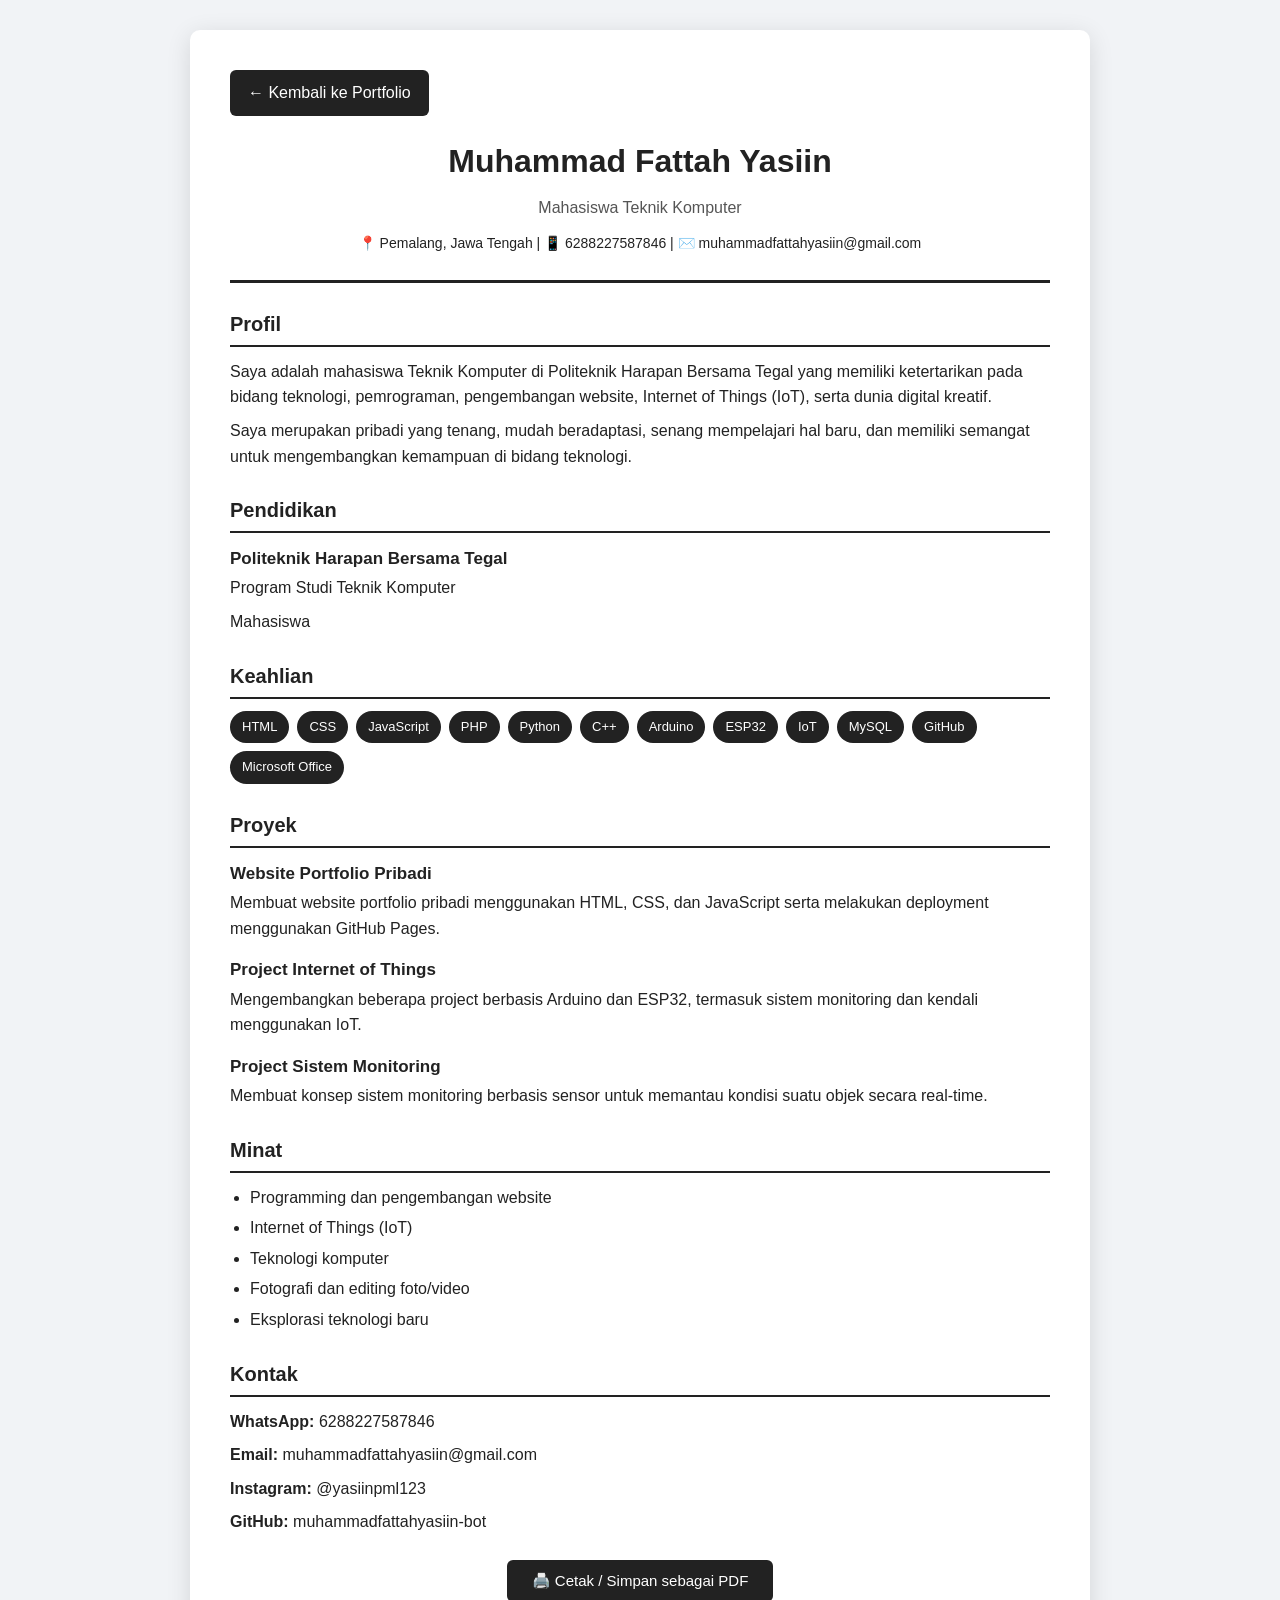
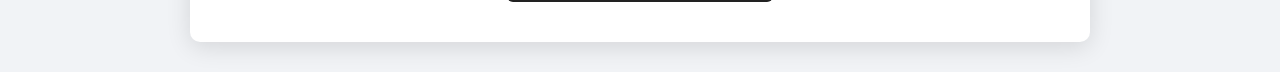
==== cv.html @ 3758bb1f "Add initial CV HTML structure and content" ====
<!DOCTYPE html>
<html lang="id">
<head>
    <meta charset="UTF-8">
    <meta name="viewport" content="width=device-width, initial-scale=1.0">
    <title>CV - Muhammad Fattah Yasiin</title>

    <style>
        * {
            box-sizing: border-box;
            margin: 0;
            padding: 0;
        }

        body {
            font-family: Arial, sans-serif;
            background: #f1f3f6;
            color: #222;
            line-height: 1.6;
        }

        .container {
            max-width: 900px;
            margin: 30px auto;
            background: white;
            padding: 40px;
            box-shadow: 0 5px 25px rgba(0,0,0,0.12);
            border-radius: 10px;
        }

        .header {
            text-align: center;
            border-bottom: 3px solid #222;
            padding-bottom: 25px;
            margin-bottom: 25px;
        }

        .header h1 {
            font-size: 32px;
            margin-bottom: 8px;
        }

        .header p {
            color: #555;
        }

        .contact {
            margin-top: 12px;
            font-size: 14px;
        }

        .section {
            margin-bottom: 25px;
        }

        .section h2 {
            font-size: 20px;
            border-bottom: 2px solid #222;
            padding-bottom: 5px;
            margin-bottom: 12px;
        }

        .section p {
            margin-bottom: 8px;
        }

        .item {
            margin-bottom: 15px;
        }

        .item h3 {
            font-size: 17px;
            margin-bottom: 3px;
        }

        ul {
            margin-left: 20px;
        }

        li {
            margin-bottom: 5px;
        }

        .skills {
            display: flex;
            flex-wrap: wrap;
            gap: 8px;
        }

        .skill {
            background: #222;
            color: white;
            padding: 6px 12px;
            border-radius: 20px;
            font-size: 13px;
        }

        .back {
            display: inline-block;
            margin-bottom: 20px;
            text-decoration: none;
            color: white;
            background: #222;
            padding: 10px 18px;
            border-radius: 6px;
        }

        .print {
            display: block;
            margin: 25px auto 0;
            padding: 12px 25px;
            border: none;
            background: #222;
            color: white;
            border-radius: 6px;
            cursor: pointer;
            font-size: 15px;
        }

        .print:hover {
            background: #444;
        }

        @media (max-width: 600px) {
            .container {
                margin: 10px;
                padding: 22px;
            }

            .header h1 {
                font-size: 25px;
            }

            .section h2 {
                font-size: 18px;
            }
        }

        @media print {
            body {
                background: white;
            }

            .container {
                box-shadow: none;
                margin: 0;
                max-width: 100%;
            }

            .back,
            .print {
                display: none;
            }
        }
    </style>
</head>

<body>

<div class="container">

    <a href="index.html" class="back">← Kembali ke Portfolio</a>

    <div class="header">
        <h1>Muhammad Fattah Yasiin</h1>
        <p>Mahasiswa Teknik Komputer</p>

        <div class="contact">
            📍 Pemalang, Jawa Tengah |
            📱 6288227587846 |
            ✉️ muhammadfattahyasiin@gmail.com
        </div>
    </div>

    <div class="section">
        <h2>Profil</h2>

        <p>
            Saya adalah mahasiswa Teknik Komputer di Politeknik Harapan Bersama
            Tegal yang memiliki ketertarikan pada bidang teknologi, pemrograman,
            pengembangan website, Internet of Things (IoT), serta dunia digital kreatif.
        </p>

        <p>
            Saya merupakan pribadi yang tenang, mudah beradaptasi, senang mempelajari
            hal baru, dan memiliki semangat untuk mengembangkan kemampuan di bidang teknologi.
        </p>
    </div>

    <div class="section">
        <h2>Pendidikan</h2>

        <div class="item">
            <h3>Politeknik Harapan Bersama Tegal</h3>
            <p>Program Studi Teknik Komputer</p>
            <p>Mahasiswa</p>
        </div>
    </div>

    <div class="section">
        <h2>Keahlian</h2>

        <div class="skills">
            <span class="skill">HTML</span>
            <span class="skill">CSS</span>
            <span class="skill">JavaScript</span>
            <span class="skill">PHP</span>
            <span class="skill">Python</span>
            <span class="skill">C++</span>
            <span class="skill">Arduino</span>
            <span class="skill">ESP32</span>
            <span class="skill">IoT</span>
            <span class="skill">MySQL</span>
            <span class="skill">GitHub</span>
            <span class="skill">Microsoft Office</span>
        </div>
    </div>

    <div class="section">
        <h2>Proyek</h2>

        <div class="item">
            <h3>Website Portfolio Pribadi</h3>
            <p>
                Membuat website portfolio pribadi menggunakan HTML, CSS, dan JavaScript
                serta melakukan deployment menggunakan GitHub Pages.
            </p>
        </div>

        <div class="item">
            <h3>Project Internet of Things</h3>
            <p>
                Mengembangkan beberapa project berbasis Arduino dan ESP32,
                termasuk sistem monitoring dan kendali menggunakan IoT.
            </p>
        </div>

        <div class="item">
            <h3>Project Sistem Monitoring</h3>
            <p>
                Membuat konsep sistem monitoring berbasis sensor untuk memantau
                kondisi suatu objek secara real-time.
            </p>
        </div>
    </div>

    <div class="section">
        <h2>Minat</h2>

        <ul>
            <li>Programming dan pengembangan website</li>
            <li>Internet of Things (IoT)</li>
            <li>Teknologi komputer</li>
            <li>Fotografi dan editing foto/video</li>
            <li>Eksplorasi teknologi baru</li>
        </ul>
    </div>

    <div class="section">
        <h2>Kontak</h2>

        <p><strong>WhatsApp:</strong> 6288227587846</p>
        <p><strong>Email:</strong> muhammadfattahyasiin@gmail.com</p>
        <p><strong>Instagram:</strong> @yasiinpml123</p>
        <p><strong>GitHub:</strong> muhammadfattahyasiin-bot</p>
    </div>

    <button class="print" onclick="window.print()">
        🖨️ Cetak / Simpan sebagai PDF
    </button>

</div>

</body>
</html>
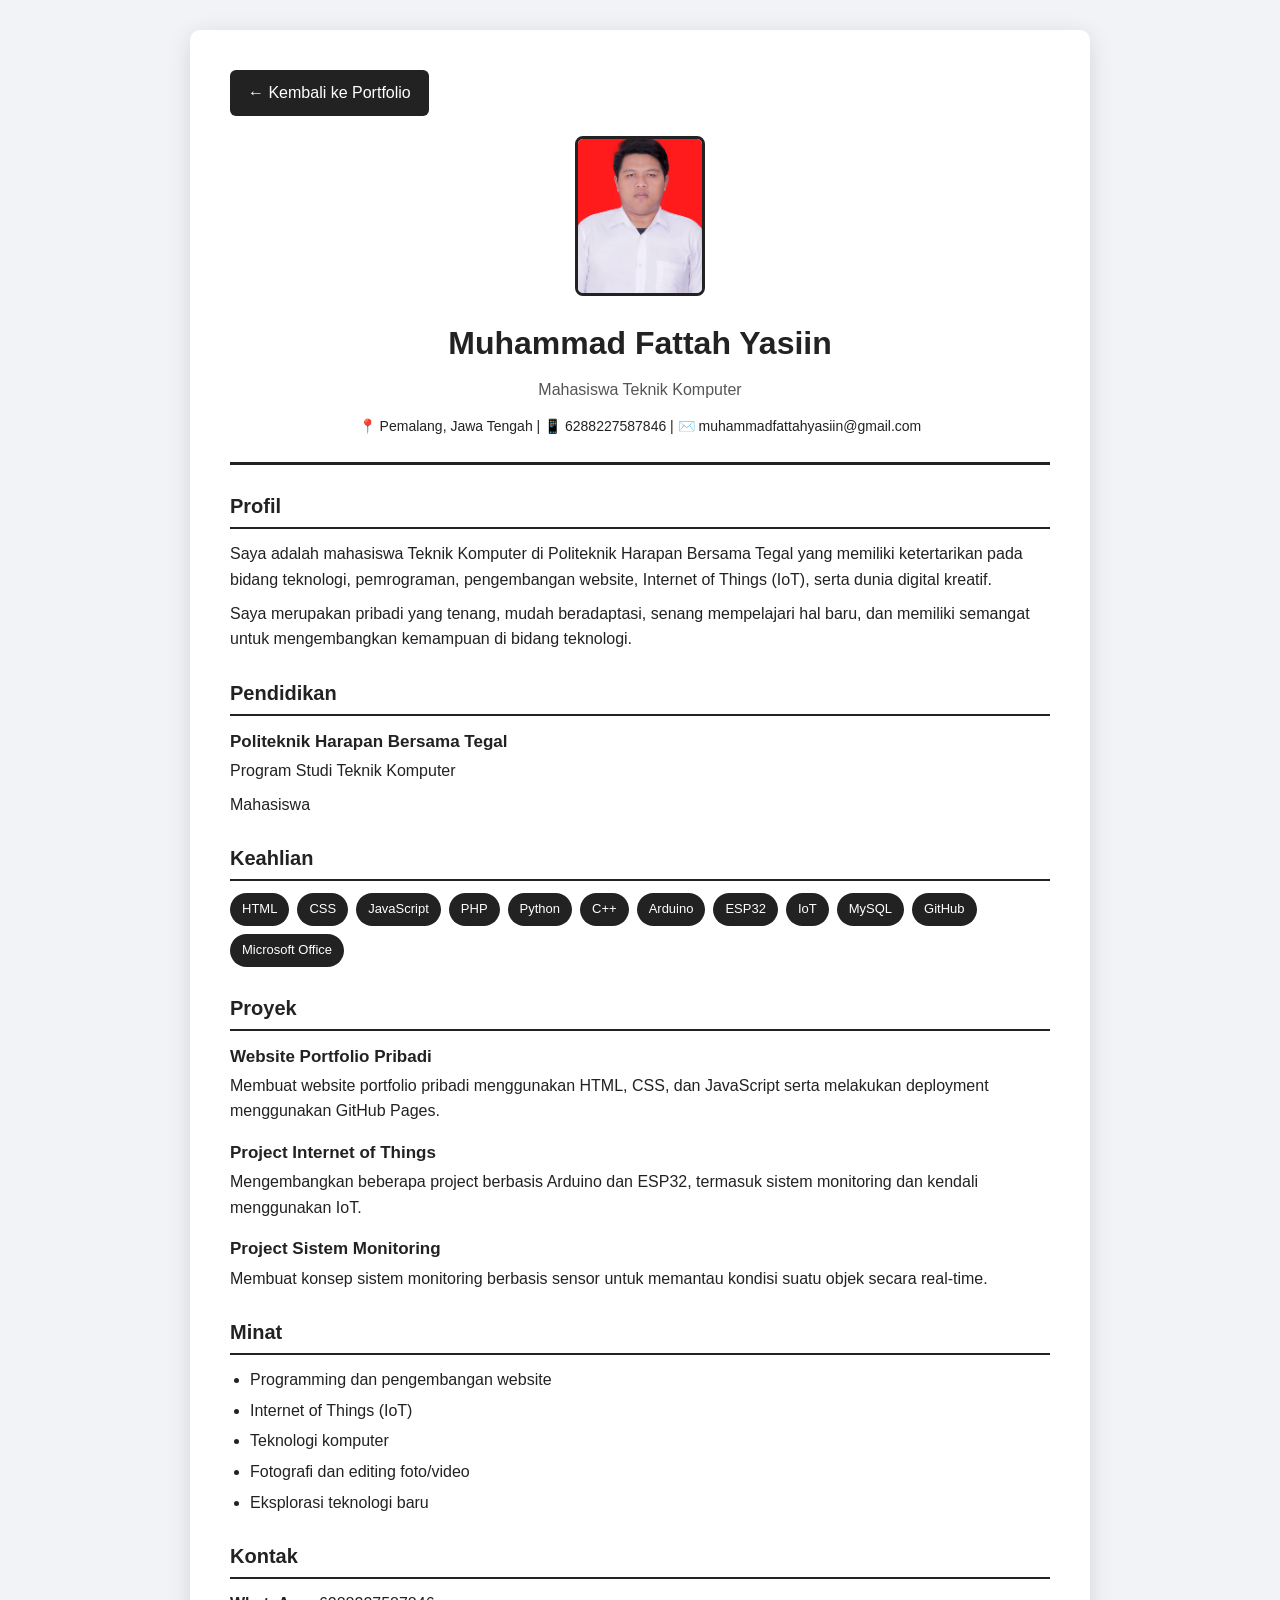
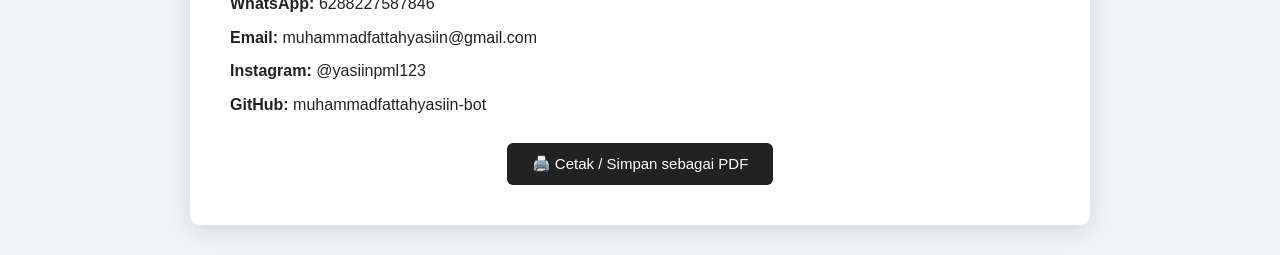
==== commit bc4ec46c: "Add profile photo section to CV Added profile photo section with styling." ====
--- a/cv.html
+++ b/cv.html
@@ -33,6 +33,16 @@
             border-bottom: 3px solid #222;
             padding-bottom: 25px;
             margin-bottom: 25px;
+        }
+
+        /* FOTO CV */
+        .profile-photo {
+            width: 130px;
+            height: 160px;
+            object-fit: cover;
+            border-radius: 8px;
+            border: 3px solid #222;
+            margin-bottom: 15px;
         }
 
         .header h1 {
@@ -134,6 +144,11 @@
             .section h2 {
                 font-size: 18px;
             }
+
+            .profile-photo {
+                width: 110px;
+                height: 140px;
+            }
         }
 
         @media print {
@@ -162,7 +177,14 @@
     <a href="index.html" class="back">← Kembali ke Portfolio</a>
 
     <div class="header">
+
+        <!-- FOTO PROFIL -->
+        <img src="image/fotoku.jpeg"
+             alt="Foto Muhammad Fattah Yasiin"
+             class="profile-photo">
+
         <h1>Muhammad Fattah Yasiin</h1>
+
         <p>Mahasiswa Teknik Komputer</p>
 
         <div class="contact">
@@ -170,6 +192,7 @@
             📱 6288227587846 |
             ✉️ muhammadfattahyasiin@gmail.com
         </div>
+
     </div>
 
     <div class="section">
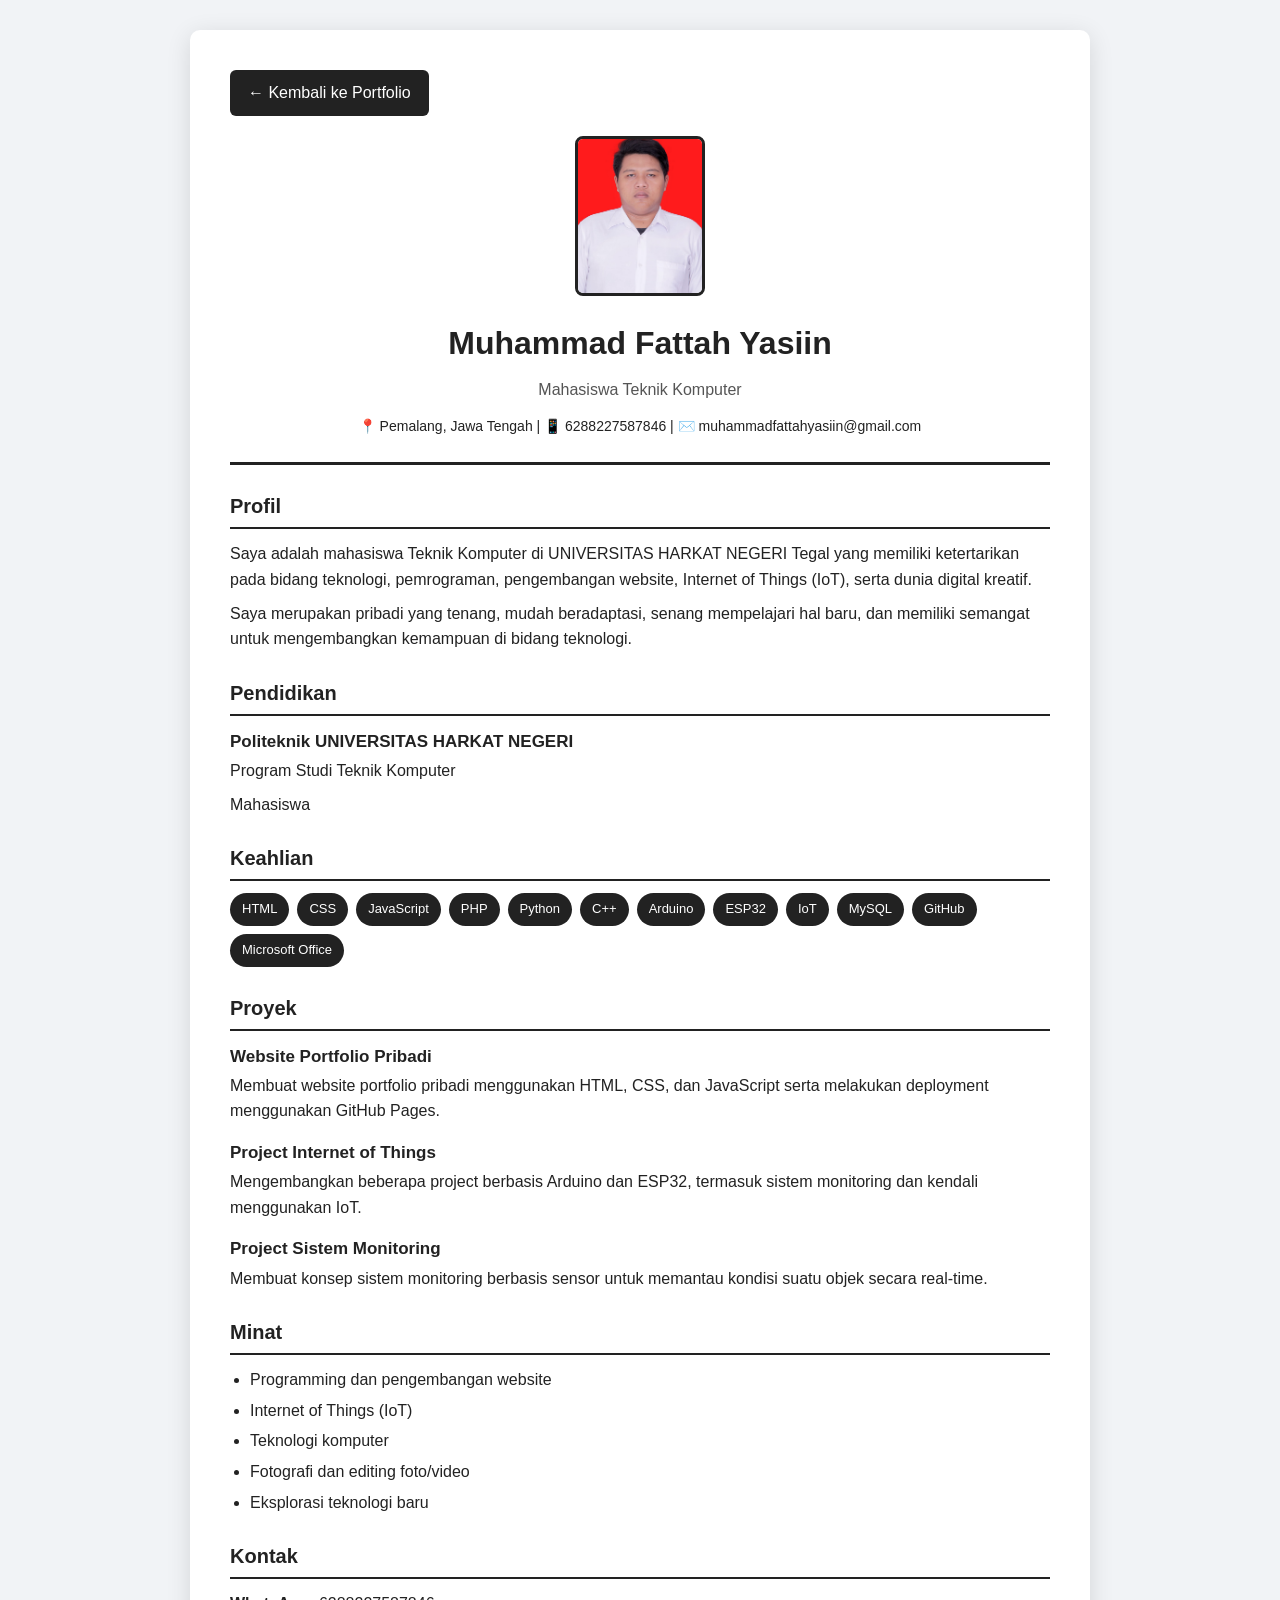
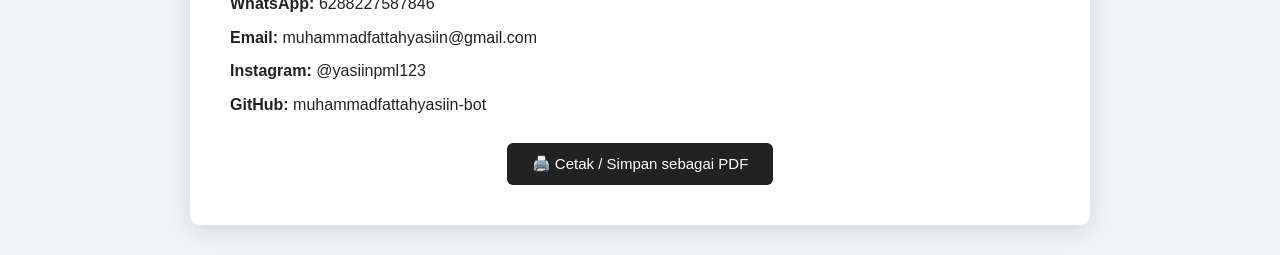
==== commit 21990d48: "Update university name in CV" ====
--- a/cv.html
+++ b/cv.html
@@ -199,7 +199,7 @@
         <h2>Profil</h2>
 
         <p>
-            Saya adalah mahasiswa Teknik Komputer di Politeknik Harapan Bersama
+            Saya adalah mahasiswa Teknik Komputer di UNIVERSITAS HARKAT NEGERI
             Tegal yang memiliki ketertarikan pada bidang teknologi, pemrograman,
             pengembangan website, Internet of Things (IoT), serta dunia digital kreatif.
         </p>
@@ -214,7 +214,7 @@
         <h2>Pendidikan</h2>
 
         <div class="item">
-            <h3>Politeknik Harapan Bersama Tegal</h3>
+            <h3>Politeknik UNIVERSITAS HARKAT NEGERI</h3>
             <p>Program Studi Teknik Komputer</p>
             <p>Mahasiswa</p>
         </div>
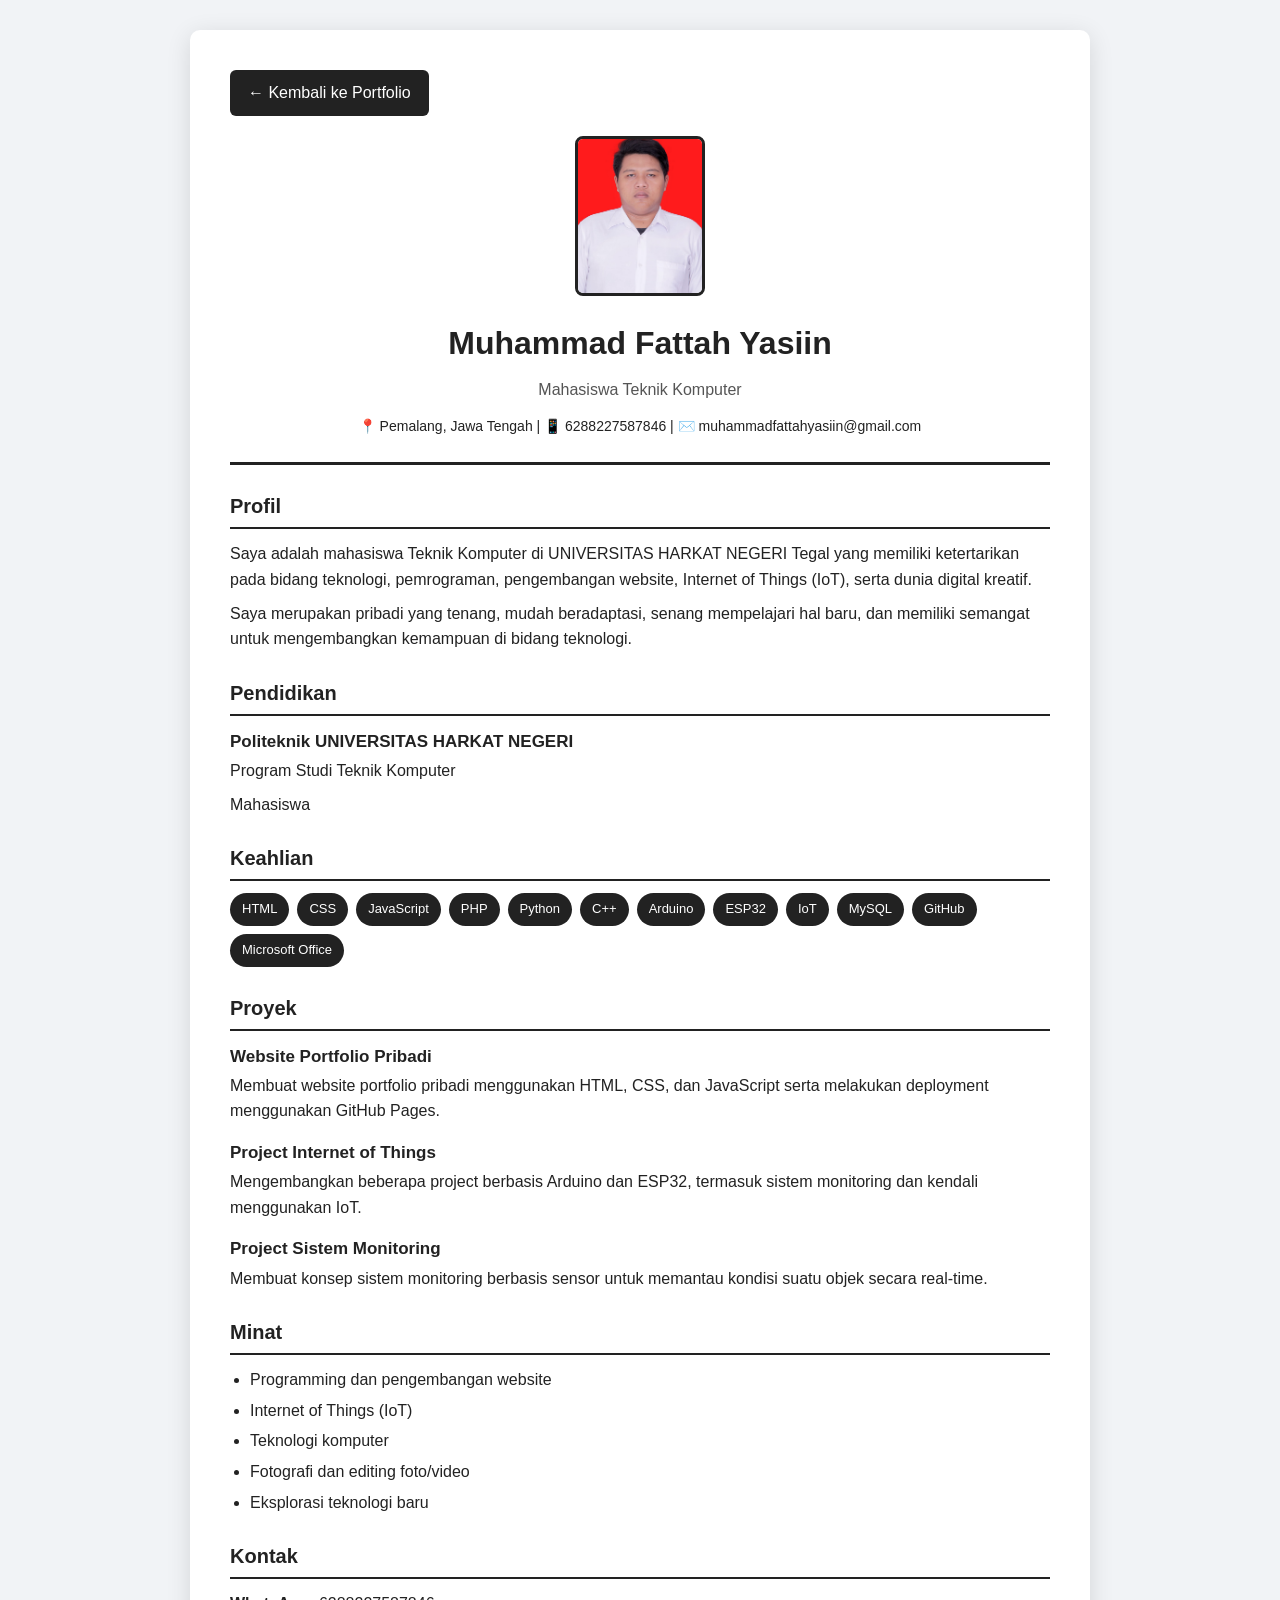
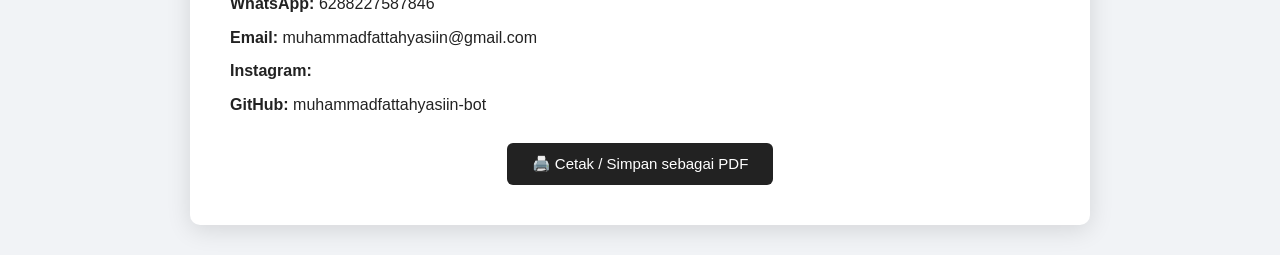
==== commit a3ca3054: "Remove Instagram handle from contact information" ====
--- a/cv.html
+++ b/cv.html
@@ -284,7 +284,7 @@
 
         <p><strong>WhatsApp:</strong> 6288227587846</p>
         <p><strong>Email:</strong> muhammadfattahyasiin@gmail.com</p>
-        <p><strong>Instagram:</strong> @yasiinpml123</p>
+        <p><strong>Instagram:</strong></p>
         <p><strong>GitHub:</strong> muhammadfattahyasiin-bot</p>
     </div>
 
